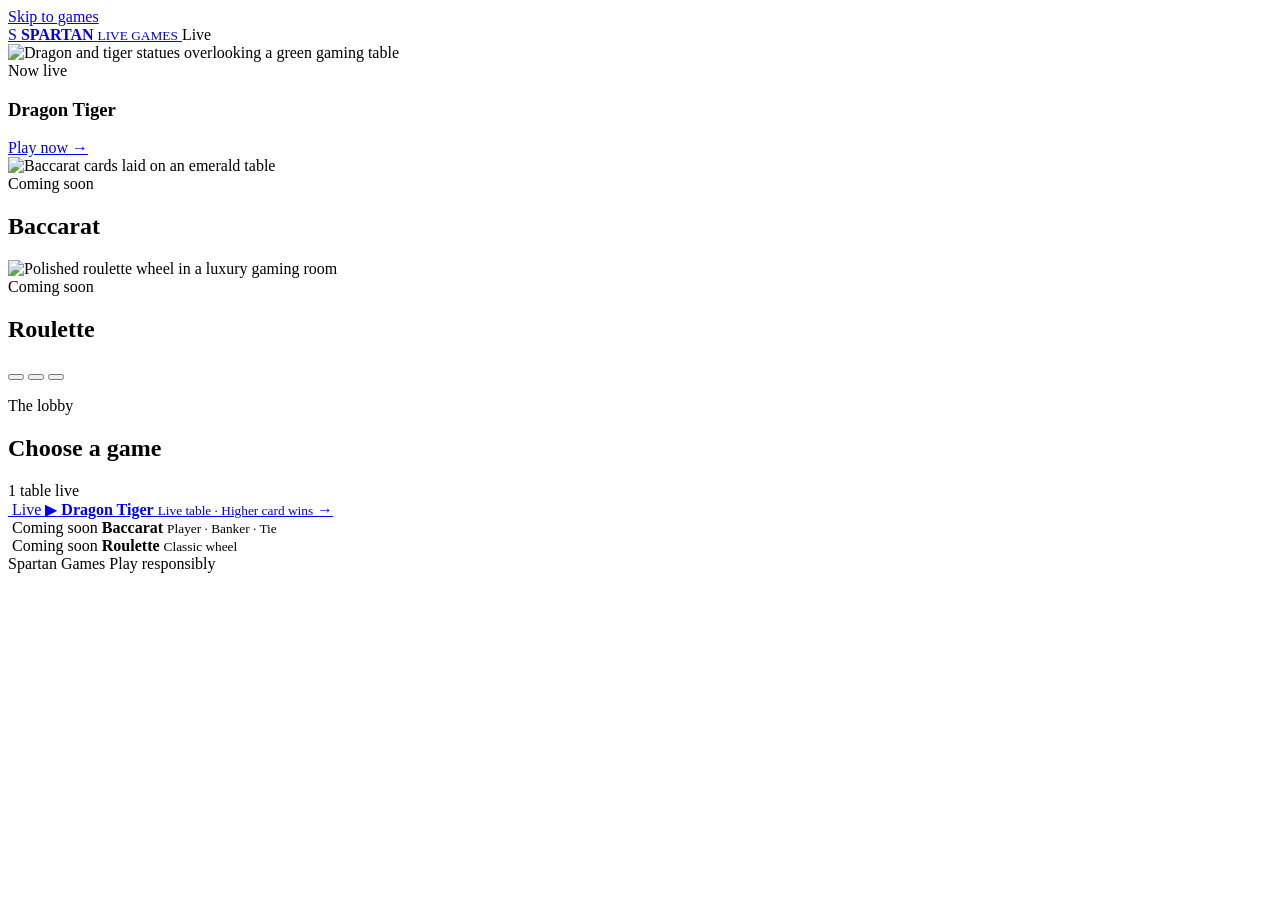
==== index.html @ 5b58b35e "Initialize mobile-first live games lobby" ====
<!doctype html>
<html lang="en">
  <head>
    <meta charset="UTF-8" />
    <meta name="viewport" content="width=device-width, initial-scale=1, viewport-fit=cover" />
    <meta name="theme-color" content="#071d17" />
    <meta
      name="description"
      content="A mobile-first lobby for live table games by Spartan Games."
    />
    <title>Spartan Live Games</title>
    <link rel="preload" href="assets/images/dragon-tiger.webp" as="image" />
    <link rel="stylesheet" href="styles.css" />
    <script src="app.js" defer></script>
  </head>
  <body>
    <a class="skip-link" href="#games">Skip to games</a>

    <header class="topbar">
      <a class="brand" href="./" aria-label="Spartan Live Games home">
        <span class="brand-mark" aria-hidden="true">S</span>
        <span>
          <strong>SPARTAN</strong>
          <small>LIVE GAMES</small>
        </span>
      </a>
      <span class="live-pill"><i aria-hidden="true"></i> Live</span>
    </header>

    <main>
      <section class="hero" aria-roledescription="carousel" aria-label="Featured games">
        <div class="hero-track">
          <article class="hero-slide is-active" data-slide="0" aria-hidden="false">
            <img src="assets/images/dragon-tiger.webp" alt="Dragon and tiger statues overlooking a green gaming table" />
            <div class="hero-shade"></div>
            <div class="hero-copy">
              <span class="eyebrow">Now live</span>
              <h1>Dragon Tiger</h1>
              <a class="hero-cta" href="https://educational-contests-lab.gmtgmt.chatgpt.site">
                Play now <span aria-hidden="true">→</span>
              </a>
            </div>
          </article>

          <article class="hero-slide" data-slide="1" aria-hidden="true">
            <img src="assets/images/baccarat.webp" alt="Baccarat cards laid on an emerald table" loading="lazy" />
            <div class="hero-shade"></div>
            <div class="hero-copy">
              <span class="eyebrow">Coming soon</span>
              <h2>Baccarat</h2>
            </div>
          </article>

          <article class="hero-slide" data-slide="2" aria-hidden="true">
            <img src="assets/images/roulette.webp" alt="Polished roulette wheel in a luxury gaming room" loading="lazy" />
            <div class="hero-shade"></div>
            <div class="hero-copy">
              <span class="eyebrow">Coming soon</span>
              <h2>Roulette</h2>
            </div>
          </article>
        </div>

        <div class="carousel-controls" aria-label="Choose featured game">
          <button class="dot is-active" type="button" data-go-to="0" aria-label="Show Dragon Tiger" aria-current="true"></button>
          <button class="dot" type="button" data-go-to="1" aria-label="Show Baccarat"></button>
          <button class="dot" type="button" data-go-to="2" aria-label="Show Roulette"></button>
        </div>
      </section>

      <section class="games" id="games" aria-labelledby="games-title">
        <div class="section-heading">
          <div>
            <p class="eyebrow">The lobby</p>
            <h2 id="games-title">Choose a game</h2>
          </div>
          <span class="table-count">1 table live</span>
        </div>

        <div class="game-grid">
          <a class="game-card" href="https://educational-contests-lab.gmtgmt.chatgpt.site">
            <span class="game-art">
              <img src="assets/images/dragon-tiger.webp" alt="" />
              <span class="status status-live"><i aria-hidden="true"></i> Live</span>
              <span class="play-button" aria-hidden="true">▶</span>
            </span>
            <span class="game-info">
              <span>
                <strong>Dragon Tiger</strong>
                <small>Live table · Higher card wins</small>
              </span>
              <span class="arrow" aria-hidden="true">→</span>
            </span>
          </a>

          <article class="game-card is-locked" aria-label="Baccarat, coming soon">
            <span class="game-art">
              <img src="assets/images/baccarat.webp" alt="" loading="lazy" />
              <span class="status">Coming soon</span>
            </span>
            <span class="game-info">
              <span>
                <strong>Baccarat</strong>
                <small>Player · Banker · Tie</small>
              </span>
            </span>
          </article>

          <article class="game-card is-locked" aria-label="Roulette, coming soon">
            <span class="game-art">
              <img src="assets/images/roulette.webp" alt="" loading="lazy" />
              <span class="status">Coming soon</span>
            </span>
            <span class="game-info">
              <span>
                <strong>Roulette</strong>
                <small>Classic wheel</small>
              </span>
            </span>
          </article>
        </div>
      </section>
    </main>

    <footer>
      <span>Spartan Games</span>
      <span>Play responsibly</span>
    </footer>
  </body>
</html>
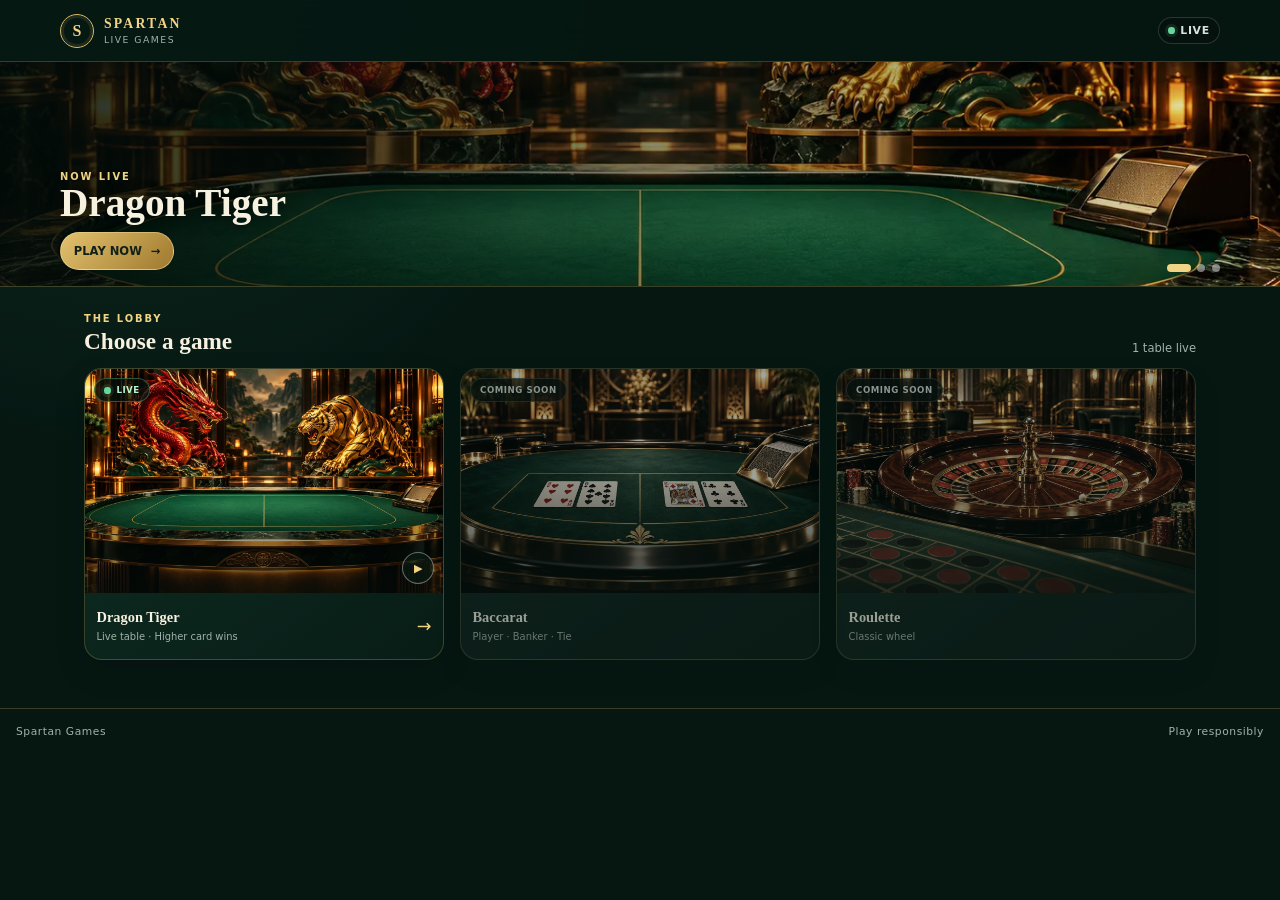
==== commit cf8a973b: "Integrate Dragon Tiger route with guarded round state" ====
--- a/index.html
+++ b/index.html
@@ -36,7 +36,7 @@
             <div class="hero-copy">
               <span class="eyebrow">Now live</span>
               <h1>Dragon Tiger</h1>
-              <a class="hero-cta" href="https://educational-contests-lab.gmtgmt.chatgpt.site">
+              <a class="hero-cta" href="games/dragon-tiger/">
                 Play now <span aria-hidden="true">→</span>
               </a>
             </div>
@@ -78,7 +78,7 @@
         </div>
 
         <div class="game-grid">
-          <a class="game-card" href="https://educational-contests-lab.gmtgmt.chatgpt.site">
+          <a class="game-card" href="games/dragon-tiger/">
             <span class="game-art">
               <img src="assets/images/dragon-tiger.webp" alt="" />
               <span class="status status-live"><i aria-hidden="true"></i> Live</span>
--- a/styles.css
+++ b/styles.css
@@ -0,0 +1,435 @@
+:root {
+  color-scheme: dark;
+  --bg: #061712;
+  --surface: #0b241c;
+  --surface-2: #103126;
+  --text: #f7f1df;
+  --muted: #9fb3aa;
+  --gold: #d7b86a;
+  --gold-strong: #f1d484;
+  --line: rgba(215, 184, 106, 0.24);
+  --green: #66d69b;
+  --radius: 18px;
+}
+
+* {
+  box-sizing: border-box;
+}
+
+html {
+  background: var(--bg);
+  scroll-behavior: smooth;
+}
+
+body {
+  min-width: 320px;
+  min-height: 100svh;
+  margin: 0;
+  color: var(--text);
+  background:
+    radial-gradient(circle at 10% -5%, rgba(47, 126, 91, 0.22), transparent 31rem),
+    var(--bg);
+  font-family: Inter, ui-sans-serif, system-ui, -apple-system, BlinkMacSystemFont, "Segoe UI", sans-serif;
+  -webkit-font-smoothing: antialiased;
+}
+
+a {
+  color: inherit;
+}
+
+button,
+a {
+  -webkit-tap-highlight-color: transparent;
+}
+
+.skip-link {
+  position: fixed;
+  top: 0.5rem;
+  left: 0.5rem;
+  z-index: 20;
+  padding: 0.65rem 0.9rem;
+  border-radius: 0.6rem;
+  background: var(--text);
+  color: var(--bg);
+  transform: translateY(-140%);
+}
+
+.skip-link:focus {
+  transform: translateY(0);
+}
+
+.topbar {
+  position: relative;
+  z-index: 10;
+  display: flex;
+  min-height: 62px;
+  align-items: center;
+  justify-content: space-between;
+  padding: max(0.65rem, env(safe-area-inset-top)) 1rem 0.65rem;
+  border-bottom: 1px solid var(--line);
+  background: rgba(6, 23, 18, 0.92);
+  backdrop-filter: blur(18px);
+}
+
+.brand {
+  display: inline-flex;
+  align-items: center;
+  gap: 0.62rem;
+  text-decoration: none;
+}
+
+.brand-mark {
+  display: grid;
+  width: 34px;
+  height: 34px;
+  place-items: center;
+  border: 1px solid var(--gold);
+  border-radius: 50%;
+  color: var(--gold-strong);
+  font: 700 1rem Georgia, serif;
+  box-shadow: inset 0 0 0 3px rgba(215, 184, 106, 0.12);
+}
+
+.brand strong,
+.brand small {
+  display: block;
+  letter-spacing: 0.16em;
+}
+
+.brand strong {
+  color: var(--gold-strong);
+  font-family: Georgia, "Times New Roman", serif;
+  font-size: 0.86rem;
+}
+
+.brand small {
+  margin-top: 0.1rem;
+  color: var(--muted);
+  font-size: 0.58rem;
+}
+
+.live-pill,
+.status {
+  display: inline-flex;
+  align-items: center;
+  gap: 0.35rem;
+  border: 1px solid rgba(255, 255, 255, 0.15);
+  border-radius: 999px;
+  background: rgba(5, 17, 13, 0.74);
+  color: #d8e2dd;
+  font-size: 0.68rem;
+  font-weight: 750;
+  letter-spacing: 0.06em;
+  padding: 0.38rem 0.58rem;
+  text-transform: uppercase;
+}
+
+.live-pill i,
+.status-live i {
+  width: 0.42rem;
+  height: 0.42rem;
+  border-radius: 50%;
+  background: var(--green);
+  box-shadow: 0 0 0 3px rgba(102, 214, 155, 0.12);
+}
+
+.hero {
+  position: relative;
+  height: 25vh;
+  height: 25dvh;
+  overflow: hidden;
+  border-bottom: 1px solid var(--line);
+  touch-action: pan-y;
+}
+
+.hero-track,
+.hero-slide {
+  position: absolute;
+  inset: 0;
+}
+
+.hero-slide {
+  visibility: hidden;
+  opacity: 0;
+  transition: opacity 420ms ease, visibility 420ms;
+}
+
+.hero-slide.is-active {
+  visibility: visible;
+  opacity: 1;
+}
+
+.hero-slide img {
+  width: 100%;
+  height: 100%;
+  object-fit: cover;
+  object-position: 50% 56%;
+}
+
+.hero-shade {
+  position: absolute;
+  inset: 0;
+  background: linear-gradient(90deg, rgba(2, 12, 9, 0.88) 0%, rgba(2, 12, 9, 0.48) 50%, rgba(2, 12, 9, 0.05) 100%);
+}
+
+.hero-copy {
+  position: absolute;
+  inset: auto auto 1rem 1rem;
+  max-width: 70%;
+}
+
+.eyebrow {
+  margin: 0 0 0.3rem;
+  color: var(--gold-strong);
+  font-size: 0.62rem;
+  font-weight: 800;
+  letter-spacing: 0.19em;
+  text-transform: uppercase;
+}
+
+.hero h1,
+.hero h2 {
+  margin: 0;
+  font: 600 clamp(1.45rem, 7vw, 2.45rem)/0.95 Georgia, "Times New Roman", serif;
+  text-shadow: 0 2px 18px rgba(0, 0, 0, 0.75);
+}
+
+.hero-cta {
+  display: inline-flex;
+  min-height: 38px;
+  align-items: center;
+  gap: 0.55rem;
+  margin-top: 0.65rem;
+  padding: 0.5rem 0.8rem;
+  border: 1px solid rgba(255, 236, 174, 0.48);
+  border-radius: 999px;
+  background: linear-gradient(135deg, #e3c26e, #9f792e);
+  color: #122118;
+  font-size: 0.72rem;
+  font-weight: 850;
+  text-decoration: none;
+  text-transform: uppercase;
+}
+
+.carousel-controls {
+  position: absolute;
+  right: 0.9rem;
+  bottom: 0.85rem;
+  z-index: 3;
+  display: flex;
+  gap: 0.42rem;
+}
+
+.dot {
+  width: 8px;
+  height: 8px;
+  padding: 0;
+  border: 0;
+  border-radius: 50%;
+  background: rgba(255, 255, 255, 0.45);
+  cursor: pointer;
+}
+
+.dot.is-active {
+  width: 24px;
+  border-radius: 999px;
+  background: var(--gold-strong);
+}
+
+.games {
+  width: min(100%, 1160px);
+  margin: 0 auto;
+  padding: 1.2rem 0.9rem 2rem;
+}
+
+.section-heading {
+  display: flex;
+  align-items: end;
+  justify-content: space-between;
+  gap: 1rem;
+  margin-bottom: 0.85rem;
+}
+
+.section-heading h2 {
+  margin: 0;
+  font: 600 1.45rem/1.1 Georgia, "Times New Roman", serif;
+}
+
+.table-count {
+  flex: 0 0 auto;
+  color: var(--muted);
+  font-size: 0.72rem;
+}
+
+.game-grid {
+  display: grid;
+  grid-template-columns: repeat(2, minmax(0, 1fr));
+  gap: 0.72rem;
+}
+
+.game-card {
+  min-width: 0;
+  overflow: hidden;
+  border: 1px solid var(--line);
+  border-radius: var(--radius);
+  background: linear-gradient(145deg, rgba(16, 49, 38, 0.94), rgba(8, 29, 22, 0.94));
+  box-shadow: 0 12px 30px rgba(0, 0, 0, 0.16);
+  text-decoration: none;
+}
+
+a.game-card:active {
+  transform: scale(0.985);
+}
+
+.game-art {
+  position: relative;
+  display: block;
+  aspect-ratio: 1.22 / 1;
+  overflow: hidden;
+  background: #0c211a;
+}
+
+.game-art::after {
+  position: absolute;
+  inset: 0;
+  background: linear-gradient(180deg, transparent 48%, rgba(3, 12, 9, 0.7));
+  content: "";
+}
+
+.game-art img {
+  width: 100%;
+  height: 100%;
+  object-fit: cover;
+  transition: transform 300ms ease;
+}
+
+a.game-card:hover .game-art img,
+a.game-card:focus-visible .game-art img {
+  transform: scale(1.035);
+}
+
+.status {
+  position: absolute;
+  top: 0.55rem;
+  left: 0.55rem;
+  z-index: 2;
+  font-size: 0.54rem;
+}
+
+.status-live {
+  border-color: rgba(102, 214, 155, 0.35);
+  color: #baf7d4;
+}
+
+.play-button {
+  position: absolute;
+  right: 0.55rem;
+  bottom: 0.55rem;
+  z-index: 2;
+  display: grid;
+  width: 32px;
+  height: 32px;
+  place-items: center;
+  border: 1px solid rgba(255, 255, 255, 0.38);
+  border-radius: 50%;
+  background: rgba(7, 24, 18, 0.76);
+  color: var(--gold-strong);
+  font-size: 0.7rem;
+}
+
+.game-info {
+  display: flex;
+  min-height: 66px;
+  align-items: center;
+  justify-content: space-between;
+  gap: 0.5rem;
+  padding: 0.72rem;
+}
+
+.game-info strong,
+.game-info small {
+  display: block;
+}
+
+.game-info strong {
+  overflow: hidden;
+  font: 600 0.9rem/1.15 Georgia, "Times New Roman", serif;
+  text-overflow: ellipsis;
+  white-space: nowrap;
+}
+
+.game-info small {
+  overflow: hidden;
+  margin-top: 0.3rem;
+  color: var(--muted);
+  font-size: 0.62rem;
+  line-height: 1.25;
+  text-overflow: ellipsis;
+  white-space: nowrap;
+}
+
+.arrow {
+  color: var(--gold-strong);
+  font-size: 1.1rem;
+}
+
+.is-locked {
+  opacity: 0.62;
+  filter: saturate(0.7);
+}
+
+footer {
+  display: flex;
+  justify-content: space-between;
+  gap: 1rem;
+  padding: 1rem max(1rem, env(safe-area-inset-right)) max(1rem, env(safe-area-inset-bottom)) max(1rem, env(safe-area-inset-left));
+  border-top: 1px solid var(--line);
+  color: var(--muted);
+  font-size: 0.67rem;
+  letter-spacing: 0.05em;
+}
+
+:focus-visible {
+  outline: 2px solid var(--gold-strong);
+  outline-offset: 3px;
+}
+
+@media (min-width: 700px) {
+  .topbar {
+    padding-inline: max(1.5rem, calc((100vw - 1160px) / 2));
+  }
+
+  .hero-copy {
+    left: max(1.5rem, calc((100vw - 1160px) / 2));
+  }
+
+  .carousel-controls {
+    right: max(1.5rem, calc((100vw - 1160px) / 2));
+  }
+
+  .games {
+    padding: 1.65rem 1.5rem 3rem;
+  }
+
+  .game-grid {
+    grid-template-columns: repeat(3, minmax(0, 1fr));
+    gap: 1rem;
+  }
+
+  .game-art {
+    aspect-ratio: 16 / 10;
+  }
+}
+
+@media (prefers-reduced-motion: reduce) {
+  html {
+    scroll-behavior: auto;
+  }
+
+  *,
+  *::before,
+  *::after {
+    scroll-behavior: auto !important;
+    transition-duration: 0.01ms !important;
+  }
+}
